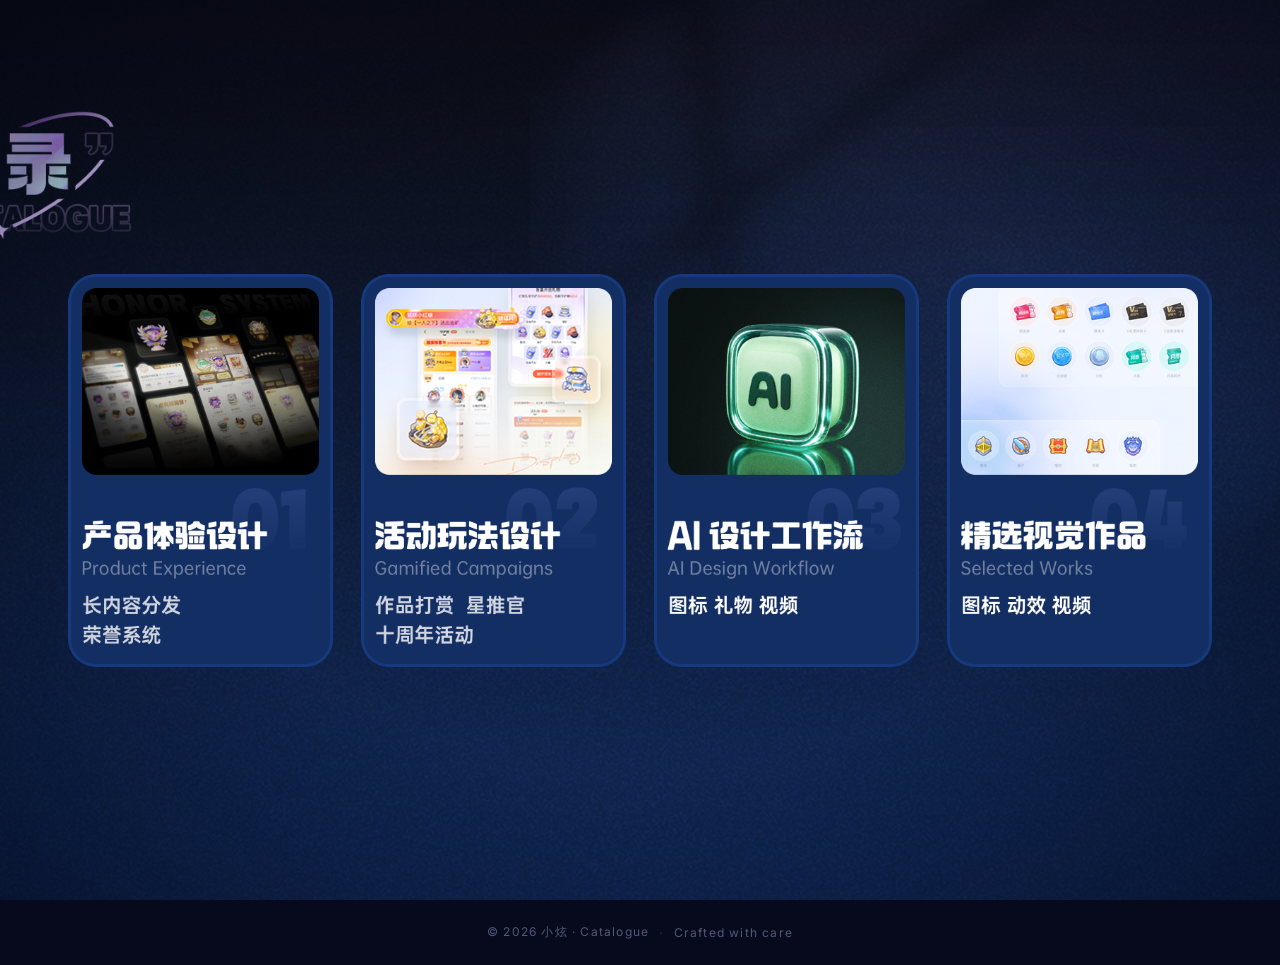
==== index.html @ 2d5ffeea "Initial commit: portfolio website" ====
<!DOCTYPE html>
<html lang="zh-CN">
<head>
  <meta charset="UTF-8" />
  <meta name="viewport" content="width=device-width, initial-scale=1.0" />
  <title>小炫 · 设计作品集 2026</title>
  <meta name="description" content="资深 UI / 视觉设计师作品集 - 产品体验设计 / 活动玩法设计 / AI 设计工作流 / 精选视觉作品" />
  <link rel="preconnect" href="https://fonts.googleapis.com" />
  <link rel="preconnect" href="https://fonts.gstatic.com" crossorigin />
  <link href="https://fonts.googleapis.com/css2?family=Inter:wght@300;400;500;600;700;800&family=Noto+Sans+SC:wght@300;400;500;700;900&family=JetBrains+Mono:wght@400;500&display=swap" rel="stylesheet" />
  <link rel="stylesheet" href="styles.css" />
</head>
<body>
  <div class="bg-layer">
    <div class="bg-image" role="presentation"></div>
    <div class="bg-vignette" aria-hidden="true"></div>
  </div>

  <main class="page" id="catalog">
    <section class="catalog" aria-label="作品分类">

      <!-- 1：02 产品体验设计 -->
      <a class="card card-tilt-low card-tilt-left"
         data-card="01"
         href="project-02.html"
         aria-label="进入 产品体验设计 项目详情">
        <img class="card-img" src="media/card-01.png" alt="产品体验设计" />
      </a>

      <!-- 2：01 活动玩法设计 -->
      <a class="card card-tilt-high card-tilt-right"
         data-card="02"
         href="project-01.html"
         aria-label="进入 活动玩法设计 项目详情">
        <img class="card-img" src="media/card-02.png" alt="活动玩法设计" />
      </a>

      <!-- 3：03 AI 设计工作流 -->
      <a class="card card-tilt-high card-tilt-right"
         data-card="03"
         href="project-03.html"
         aria-label="进入 AI 设计工作流 项目详情">
        <img class="card-img" src="media/card-03.png" alt="AI 设计工作流" />
      </a>

      <!-- 4：04 精选视觉作品 -->
      <a class="card card-tilt-low card-tilt-left"
         data-card="04"
         href="project-04.html"
         aria-label="进入 精选视觉作品 项目详情">
        <img class="card-img" src="media/card-04.png" alt="精选视觉作品" />
      </a>
    </section>
  </main>

  <footer class="site-footer">
    <span>© 2026 小炫 · Catalogue</span>
    <span class="footer-sep">·</span>
    <span>Crafted with care</span>
  </footer>

  <script src="script.js"></script>
</body>
</html>
---- styles.css ----
/* ==========================================================================
   小炫 · 设计作品集 2026
   主题：深空蓝 · 卡片错落 + hover 放大 4%
   ========================================================================== */

:root {
  --bg-deep:        #060a1c;
  --font-cn:        "Noto Sans SC", "PingFang SC", "Microsoft YaHei", system-ui, sans-serif;
  --font-en:        "Inter", "Helvetica Neue", system-ui, sans-serif;
  --ease-out: cubic-bezier(0.22, 1, 0.36, 1);
}

/* ---------- 基础 ---------- */
*,
*::before,
*::after { box-sizing: border-box; }

html, body { margin: 0; padding: 0; }

body {
  min-height: 100vh;
  font-family: var(--font-cn);
  color: #f1f4ff;
  background: var(--bg-deep);
  overflow-x: hidden;
  -webkit-font-smoothing: antialiased;
  -moz-osx-font-smoothing: grayscale;
}

a { color: inherit; text-decoration: none; }
img { display: block; max-width: 100%; }

::selection { background: rgba(183, 148, 246, 0.35); color: #fff; }

/* ---------- 背景层 ---------- */
.bg-layer {
  position: fixed;
  inset: 0;
  z-index: -1;
  overflow: hidden;
  pointer-events: none;
}

.bg-image {
  position: absolute;
  inset: 0;
  background-image: url("media/bg.jpg");
  background-size: cover;
  background-position: center center;
  background-repeat: no-repeat;
}

.bg-vignette {
  position: absolute;
  inset: 0;
  background: radial-gradient(ellipse at center, transparent 50%, rgba(0, 4, 18, 0.55) 100%);
  pointer-events: none;
}

/* ---------- 主体：整页居中，卡片略靠下 ---------- */
.page {
  position: relative;
  width: 100%;
  min-height: 100vh;
  display: flex;
  align-items: center;
  justify-content: center;
  padding: 24px 56px;
}

/* ---------- 作品目录（4 卡 · 错落倾斜） ---------- */
.catalog {
  display: grid;
  grid-template-columns: repeat(4, 1fr);
  gap: 28px;
  max-width: 1440px;
  width: 100%;
  padding: 20px 12px 40px;
  margin-top: 60px;           /* 整体略靠下 */
  perspective: 1600px;
  align-items: start;
}

.card {
  position: relative;
  display: block;
  border-radius: 24px;
  overflow: visible;
  transform-origin: center center;
  transition: transform 0.55s var(--ease-out);
  animation: cardIn 0.9s var(--ease-out) both;
  will-change: transform;
}

/* 静止态错落 */
.card-tilt-low.card-tilt-left   { transform: translateY(36px) rotate(-2.4deg); }
.card-tilt-high.card-tilt-right { transform: translateY(0)     rotate( 1.8deg); }

.card:nth-child(1) { animation-delay: 0.10s; }
.card:nth-child(2) { animation-delay: 0.20s; }
.card:nth-child(3) { animation-delay: 0.30s; }
.card:nth-child(4) { animation-delay: 0.40s; }

.card-img {
  width: 100%;
  max-width: 100%;             /* 不超出卡片容器，窄图不拉伸 */
  height: auto;
  display: block;
  border-radius: 24px;
  transition: box-shadow 0.55s var(--ease-out);
}

/* hover：仅放大 4% + 抬升 + 复位倾斜（高优先级确保覆盖倾斜类） */
.catalog .card:hover {
  transform: translateY(-6px) rotate(0deg) scale(1.04) !important;
  z-index: 5;
}

/* 键盘 focus 与 hover 一致 */
.catalog .card:focus-visible {
  transform: translateY(-6px) rotate(0deg) scale(1.04) !important;
  outline: none;
  z-index: 5;
}

/* ---------- 页脚 ---------- */
.site-footer {
  position: relative;
  display: flex;
  justify-content: center;
  align-items: center;
  gap: 10px;
  padding: 24px 0;
  font-family: var(--font-en);
  font-size: 12px;
  letter-spacing: 0.1em;
  color: rgba(111, 122, 163, 0.7);
  z-index: 1;
}

.footer-sep { opacity: 0.5; }

/* ---------- 动画 ---------- */
@keyframes cardIn {
  from { opacity: 0; transform: translateY(28px) scale(0.97); }
  to   { opacity: 1; transform: translateY(0)    scale(1); }
}

@media (prefers-reduced-motion: reduce) {
  *,
  *::before,
  *::after {
    animation-duration: 0.01ms !important;
    transition-duration: 0.01ms !important;
  }
}

/* ---------- 响应式 ---------- */
@media (max-width: 1200px) {
  .page { padding: 20px 32px; }
  .catalog {
    grid-template-columns: repeat(2, 1fr);
    gap: 24px;
    margin-top: 30px;
  }
  .card-tilt-low.card-tilt-left,
  .card-tilt-high.card-tilt-right { transform: none; }
}

@media (max-width: 640px) {
  .page { padding: 16px 18px; }
  .catalog {
    grid-template-columns: 1fr;
    gap: 22px;
    margin-top: 16px;
  }
  .card-tilt-low.card-tilt-left,
  .card-tilt-high.card-tilt-right { transform: none; }
  .card:hover { transform: scale(1.03); }
}
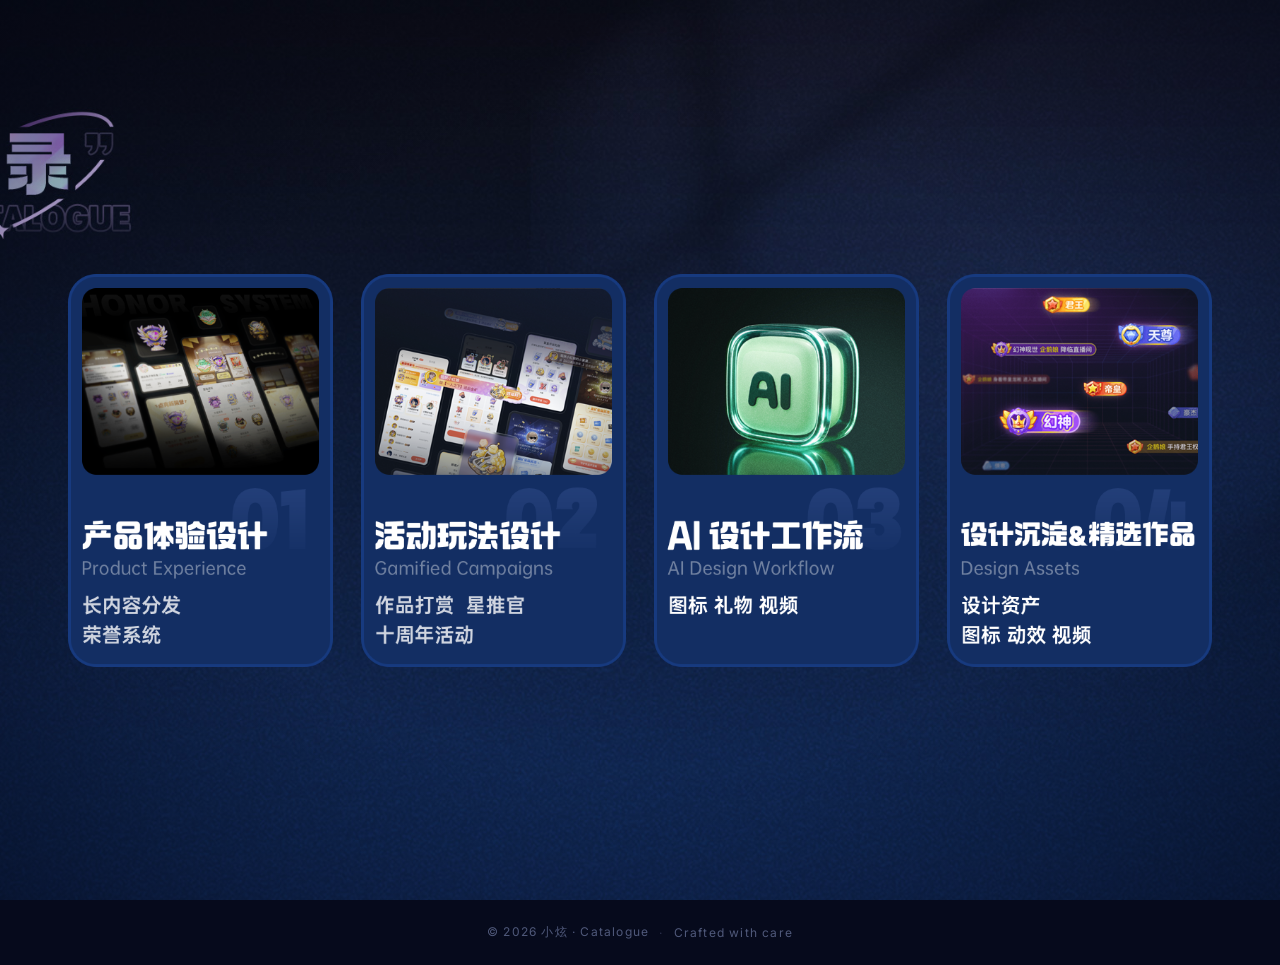
==== commit ddb44f4b: "Update portfolio: 替换项目素材与卡片封面" ====
--- a/index.html
+++ b/index.html
@@ -4,7 +4,7 @@
   <meta charset="UTF-8" />
   <meta name="viewport" content="width=device-width, initial-scale=1.0" />
   <title>小炫 · 设计作品集 2026</title>
-  <meta name="description" content="资深 UI / 视觉设计师作品集 - 产品体验设计 / 活动玩法设计 / AI 设计工作流 / 精选视觉作品" />
+  <meta name="description" content="资深 UI / 视觉设计师作品集 - 产品体验设计 / 活动玩法设计 / AI 设计工作流 / 设计沉淀 & 精选作品" />
   <link rel="preconnect" href="https://fonts.googleapis.com" />
   <link rel="preconnect" href="https://fonts.gstatic.com" crossorigin />
   <link href="https://fonts.googleapis.com/css2?family=Inter:wght@300;400;500;600;700;800&family=Noto+Sans+SC:wght@300;400;500;700;900&family=JetBrains+Mono:wght@400;500&display=swap" rel="stylesheet" />
@@ -47,7 +47,7 @@
       <a class="card card-tilt-low card-tilt-left"
          data-card="04"
          href="project-04.html"
-         aria-label="进入 精选视觉作品 项目详情">
+         aria-label="进入 设计沉淀 & 精选作品 项目详情">
         <img class="card-img" src="media/card-04.png" alt="精选视觉作品" />
       </a>
     </section>
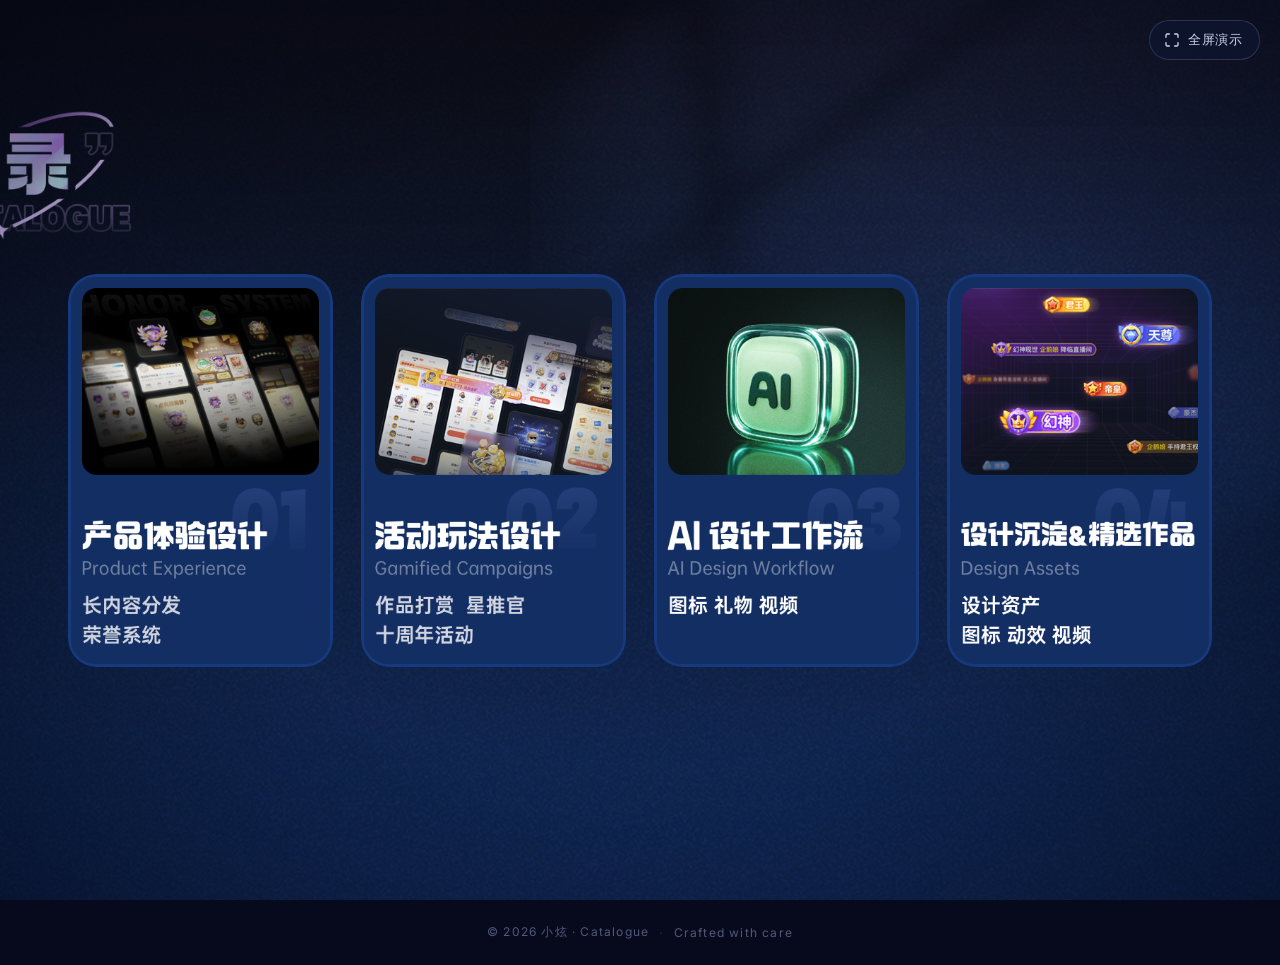
==== commit 2d135b0a: "Add fullscreen presentation mode" ====
--- a/index.html
+++ b/index.html
@@ -60,5 +60,6 @@
   </footer>
 
   <script src="script.js"></script>
+  <script src="present.js"></script>
 </body>
 </html>
--- a/styles.css
+++ b/styles.css
@@ -84,12 +84,17 @@
 .card {
   position: relative;
   display: block;
-  border-radius: 24px;
+  /* 圆角按切图真实比例（40px @ 375×556）自适应，保证边框环与切图圆角完全贴合 */
+  border-radius: 10.67% / 7.19%;
   overflow: visible;
   transform-origin: center center;
-  transition: transform 0.55s var(--ease-out);
+  /* hover 回弹：0.3s 弹性曲线（放大后轻微回弹） */
+  transition: transform 0.3s cubic-bezier(0.34, 1.56, 0.64, 1);
   animation: cardIn 0.9s var(--ease-out) both;
   will-change: transform;
+
+  /* BorderGlow 渐变边框变量 */
+  --cursor-angle: 45deg;
 }
 
 /* 静止态错落 */
@@ -106,14 +111,52 @@
   max-width: 100%;             /* 不超出卡片容器，窄图不拉伸 */
   height: auto;
   display: block;
-  border-radius: 24px;
-  transition: box-shadow 0.55s var(--ease-out);
-}
-
-/* hover：仅放大 4% + 抬升 + 复位倾斜（高优先级确保覆盖倾斜类） */
+  border-radius: 10.67% / 7.19%;   /* 与切图圆角一致（40px） */
+  transition: box-shadow 0.3s cubic-bezier(0.34, 1.56, 0.64, 1);
+}
+
+/* ---------- 渐变边框（BorderGlow 移植）---------- */
+.card::before {
+  content: "";
+  position: absolute;
+  inset: -1px;                 /* 向外扩 1px，让边框环居中贴合切图边缘 */
+  border-radius: inherit;
+  padding: 2px;
+  background:
+    conic-gradient(from var(--cursor-angle) at center,
+      transparent 0deg, rgba(255, 255, 255, 0.55) 45deg, transparent 100deg, transparent 360deg),
+    radial-gradient(at 80% 55%, #c084fc 0px, transparent 55%),
+    radial-gradient(at 69% 34%, #f472b6 0px, transparent 55%),
+    radial-gradient(at 8% 6%, #38bdf8 0px, transparent 55%),
+    radial-gradient(at 41% 38%, #c084fc 0px, transparent 55%),
+    radial-gradient(at 86% 85%, #f472b6 0px, transparent 55%),
+    radial-gradient(at 82% 18%, #38bdf8 0px, transparent 55%),
+    radial-gradient(at 51% 4%, #f472b6 0px, transparent 55%);
+  -webkit-mask: linear-gradient(#fff 0 0) content-box, linear-gradient(#fff 0 0);
+  -webkit-mask-composite: xor;
+  mask: linear-gradient(#fff 0 0) content-box, linear-gradient(#fff 0 0);
+  mask-composite: exclude;
+  opacity: 0;
+  transition: opacity 0.3s ease;
+  pointer-events: none;
+  z-index: 2;
+}
+
+.card:hover::before,
+.card:focus-visible::before { opacity: 1; }
+
+/* hover：放大回弹 + 抬升 + 复位倾斜（高优先级确保覆盖倾斜类） */
 .catalog .card:hover {
   transform: translateY(-6px) rotate(0deg) scale(1.04) !important;
   z-index: 5;
+}
+
+.catalog .card:hover .card-img,
+.catalog .card:focus-visible .card-img {
+  box-shadow:
+    0 0 0 1px rgba(192, 132, 252, 0.25),
+    0 10px 42px rgba(120, 110, 246, 0.35),
+    0 0 70px rgba(56, 189, 248, 0.22);
 }
 
 /* 键盘 focus 与 hover 一致 */
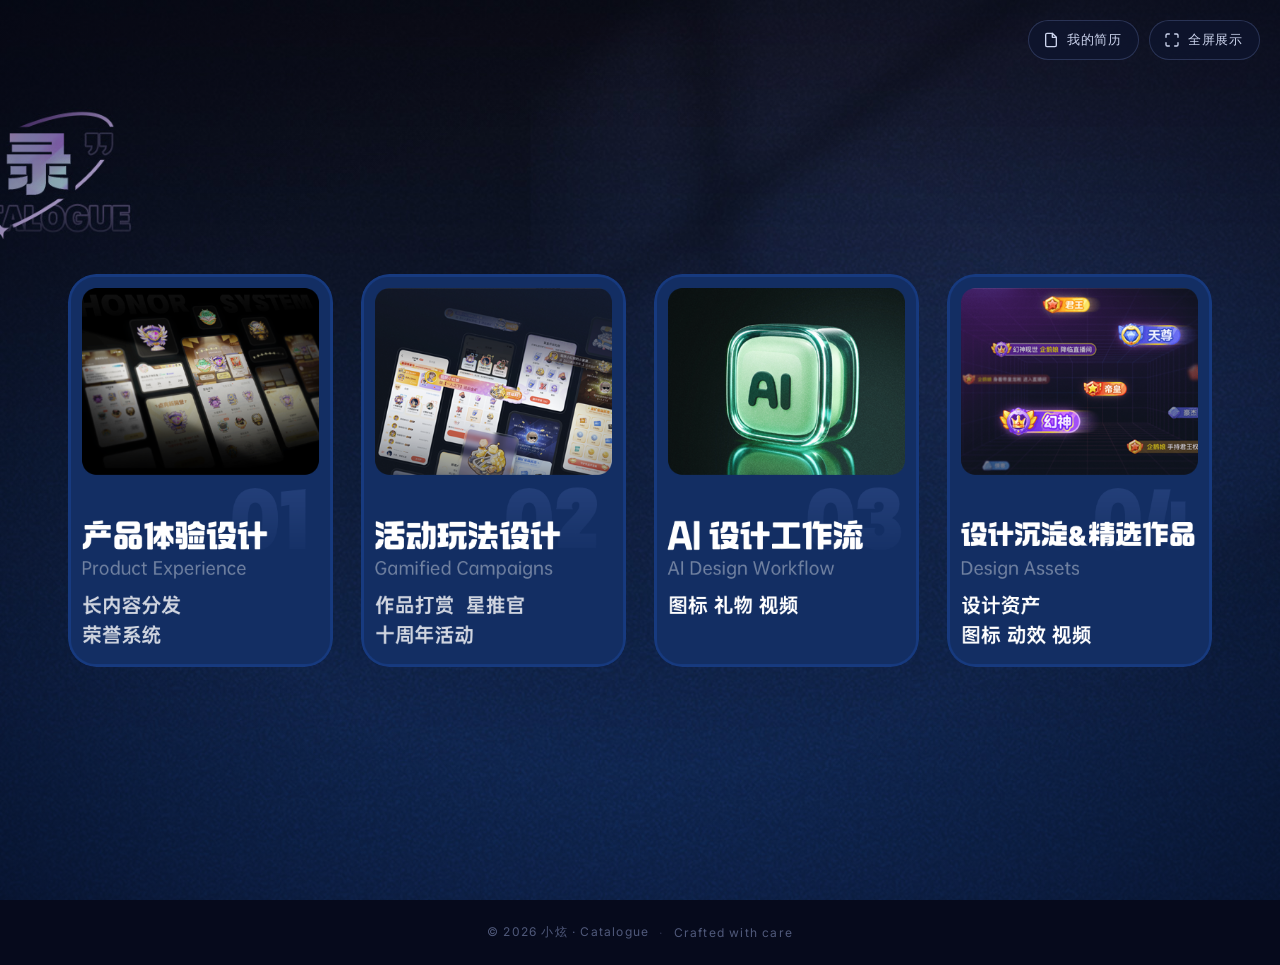
==== commit 4ec65aef: "SPA detail loading to keep fullscreen + toolbar visibility rules" ====
--- a/index.html
+++ b/index.html
@@ -9,6 +9,7 @@
   <link rel="preconnect" href="https://fonts.gstatic.com" crossorigin />
   <link href="https://fonts.googleapis.com/css2?family=Inter:wght@300;400;500;600;700;800&family=Noto+Sans+SC:wght@300;400;500;700;900&family=JetBrains+Mono:wght@400;500&display=swap" rel="stylesheet" />
   <link rel="stylesheet" href="styles.css" />
+  <link rel="stylesheet" href="detail.css" />
 </head>
 <body>
   <div class="bg-layer">
@@ -59,6 +60,14 @@
     <span>Crafted with care</span>
   </footer>
 
+  <!-- 详情视图（SPA 内嵌） -->
+  <main class="detail-view" id="detailView" hidden>
+    <a href="#" class="back-btn" id="detailBack" aria-label="返回首页">
+      <svg viewBox="0 0 24 24" width="18" height="18"><path d="M15 6l-6 6 6 6" fill="none" stroke="currentColor" stroke-width="2" stroke-linecap="round" stroke-linejoin="round"/></svg><span>返回</span>
+    </a>
+    <div class="image-stack" id="detailContent"></div>
+  </main>
+
   <script src="script.js"></script>
   <script src="present.js"></script>
 </body>
--- a/detail.css
+++ b/detail.css
@@ -0,0 +1,130 @@
+/* ==========================================================================
+   详情视图（SPA 内嵌，避免与 styles.css 全局冲突）
+   ========================================================================== */
+
+.detail-view {
+  position: relative;
+  z-index: 1;
+  min-height: 100vh;
+  background: #050816;
+}
+
+/* ---------- 左上角返回按钮 ---------- */
+.back-btn {
+  position: fixed;
+  top: 24px;
+  left: 24px;
+  z-index: 100;
+  display: inline-flex;
+  align-items: center;
+  gap: 6px;
+  padding: 8px 14px 8px 10px;
+  background: rgba(15, 22, 48, 0.72);
+  backdrop-filter: blur(10px);
+  -webkit-backdrop-filter: blur(10px);
+  border: 1px solid rgba(140, 165, 230, 0.22);
+  border-radius: 999px;
+  font-size: 13px;
+  letter-spacing: 0.06em;
+  color: #cdd5ee;
+  transition: all 0.35s var(--ease-out);
+}
+
+.back-btn:hover {
+  background: rgba(28, 38, 78, 0.85);
+  border-color: rgba(160, 185, 245, 0.45);
+  color: #fff;
+  transform: translateX(-2px);
+}
+
+/* ---------- 图片 / 视频堆叠 ---------- */
+.image-stack {
+  display: flex;
+  flex-direction: column;
+  align-items: center;
+  width: 100%;
+  padding: 72px 24px 80px;
+}
+
+/* 图片：统一宽度（等比放大窄图，宽图截到上限） */
+.image-stack img {
+  display: block;
+  width: min(1440px, calc(100vw - 48px));
+  height: auto;
+  margin: 0 auto;
+}
+
+.image-stack img + img,
+.image-stack img + .media-video-item,
+.image-stack .media-video-item + img,
+.image-stack .media-video-item + .media-video-item {
+  margin-top: 24px;
+}
+
+/* ---------- 视频 ---------- */
+.media-video-item {
+  position: relative;
+  max-width: min(1440px, calc(100vw - 48px));
+  width: 100%;
+  cursor: pointer;
+}
+
+.detail-video {
+  display: block;
+  width: 100%;
+  height: auto;
+  border-radius: 4px;
+}
+
+/* 播放按钮：居中覆盖在视频上 */
+.play-overlay {
+  position: absolute;
+  inset: 0;
+  display: flex;
+  align-items: center;
+  justify-content: center;
+  background: transparent;
+  border: none;
+  cursor: pointer;
+  outline: none;
+  transition: opacity 0.3s var(--ease-out);
+}
+
+.play-overlay:hover svg circle {
+  fill: rgba(0, 0, 0, 0.75);
+}
+
+.play-overlay svg {
+  filter: drop-shadow(0 2px 8px rgba(0, 0, 0, 0.4));
+  pointer-events: none;
+}
+
+.play-overlay.is-hidden {
+  opacity: 0;
+  pointer-events: none;
+}
+
+/* ---------- 响应式 ---------- */
+@media (max-width: 768px) {
+  .back-btn {
+    top: 14px;
+    left: 14px;
+    padding: 7px 12px 7px 9px;
+    font-size: 12px;
+  }
+  .image-stack {
+    padding: 56px 12px 60px;
+  }
+  .image-stack img {
+    width: calc(100vw - 24px);
+  }
+  .media-video-item {
+    max-width: calc(100vw - 24px);
+  }
+  .image-stack img + img,
+  .image-stack img + .media-video-item,
+  .image-stack .media-video-item + img,
+  .image-stack .media-video-item + .media-video-item {
+    margin-top: 14px;
+  }
+}
